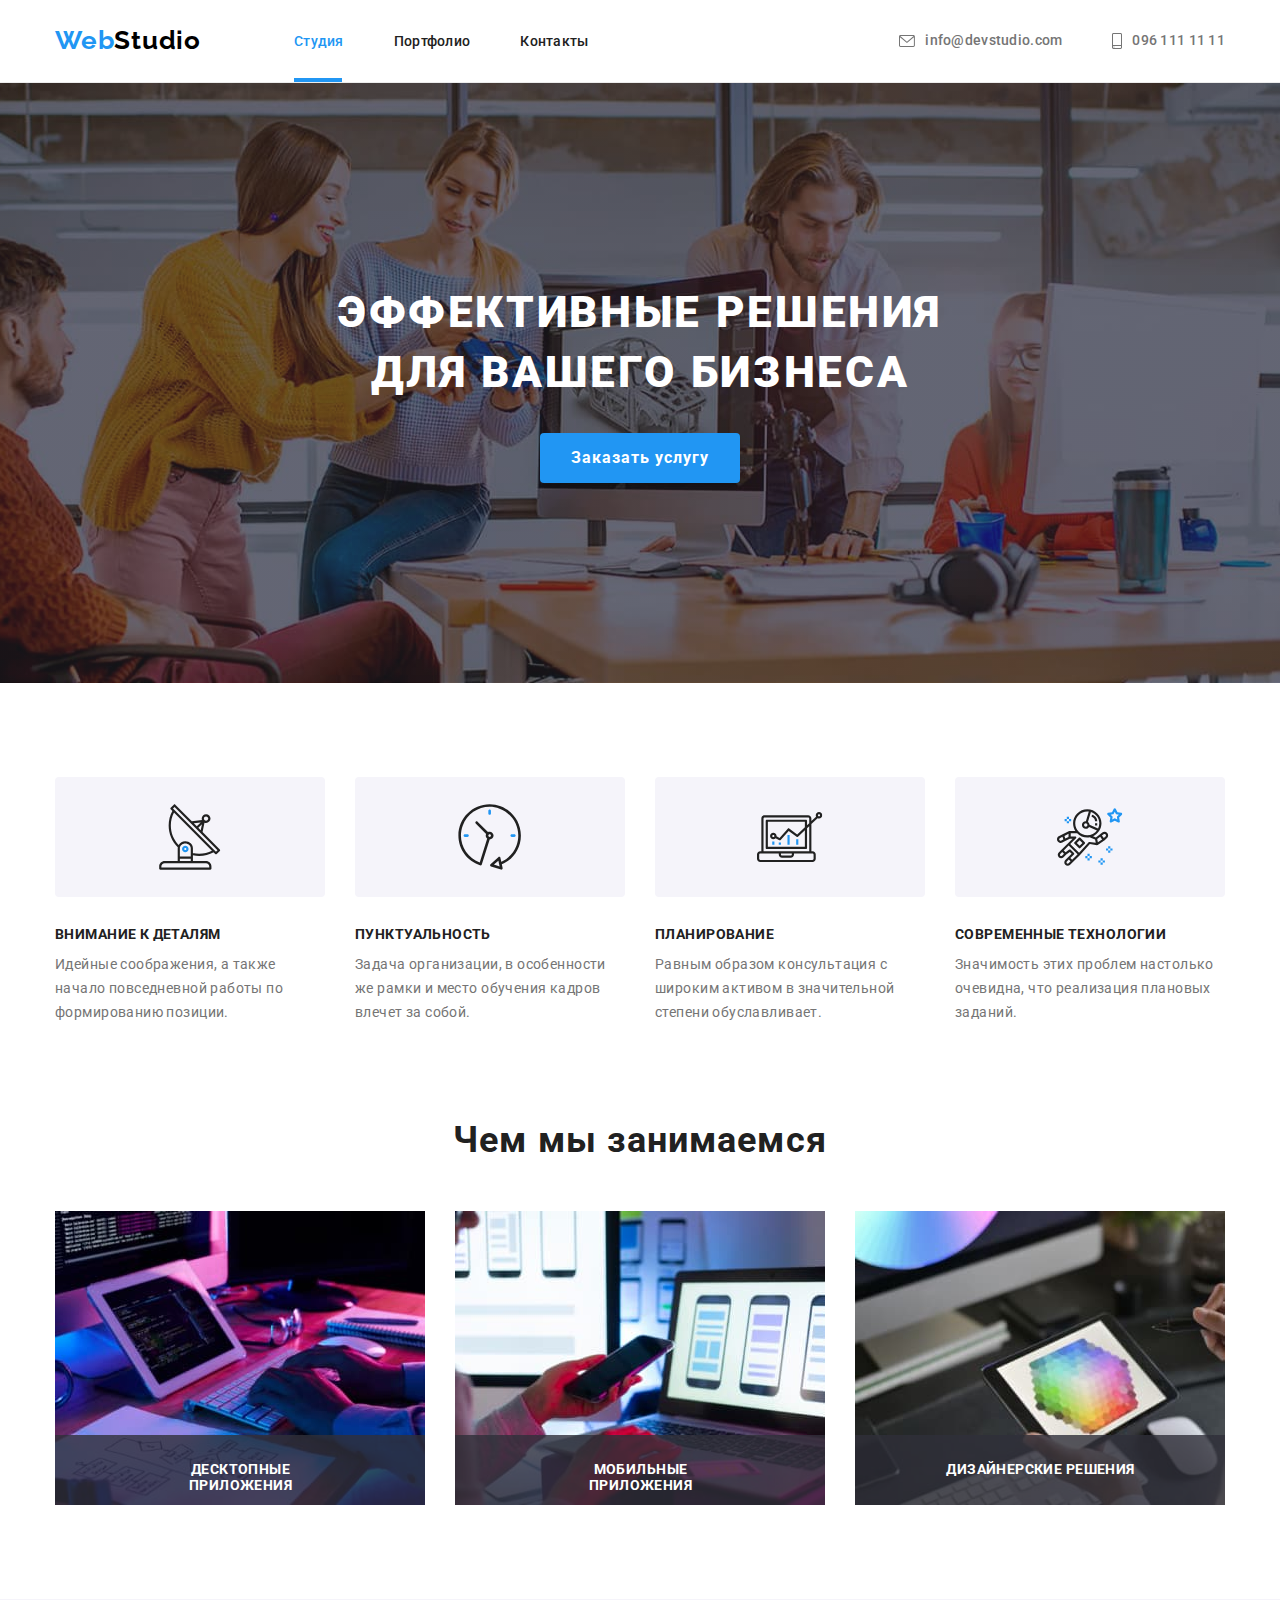
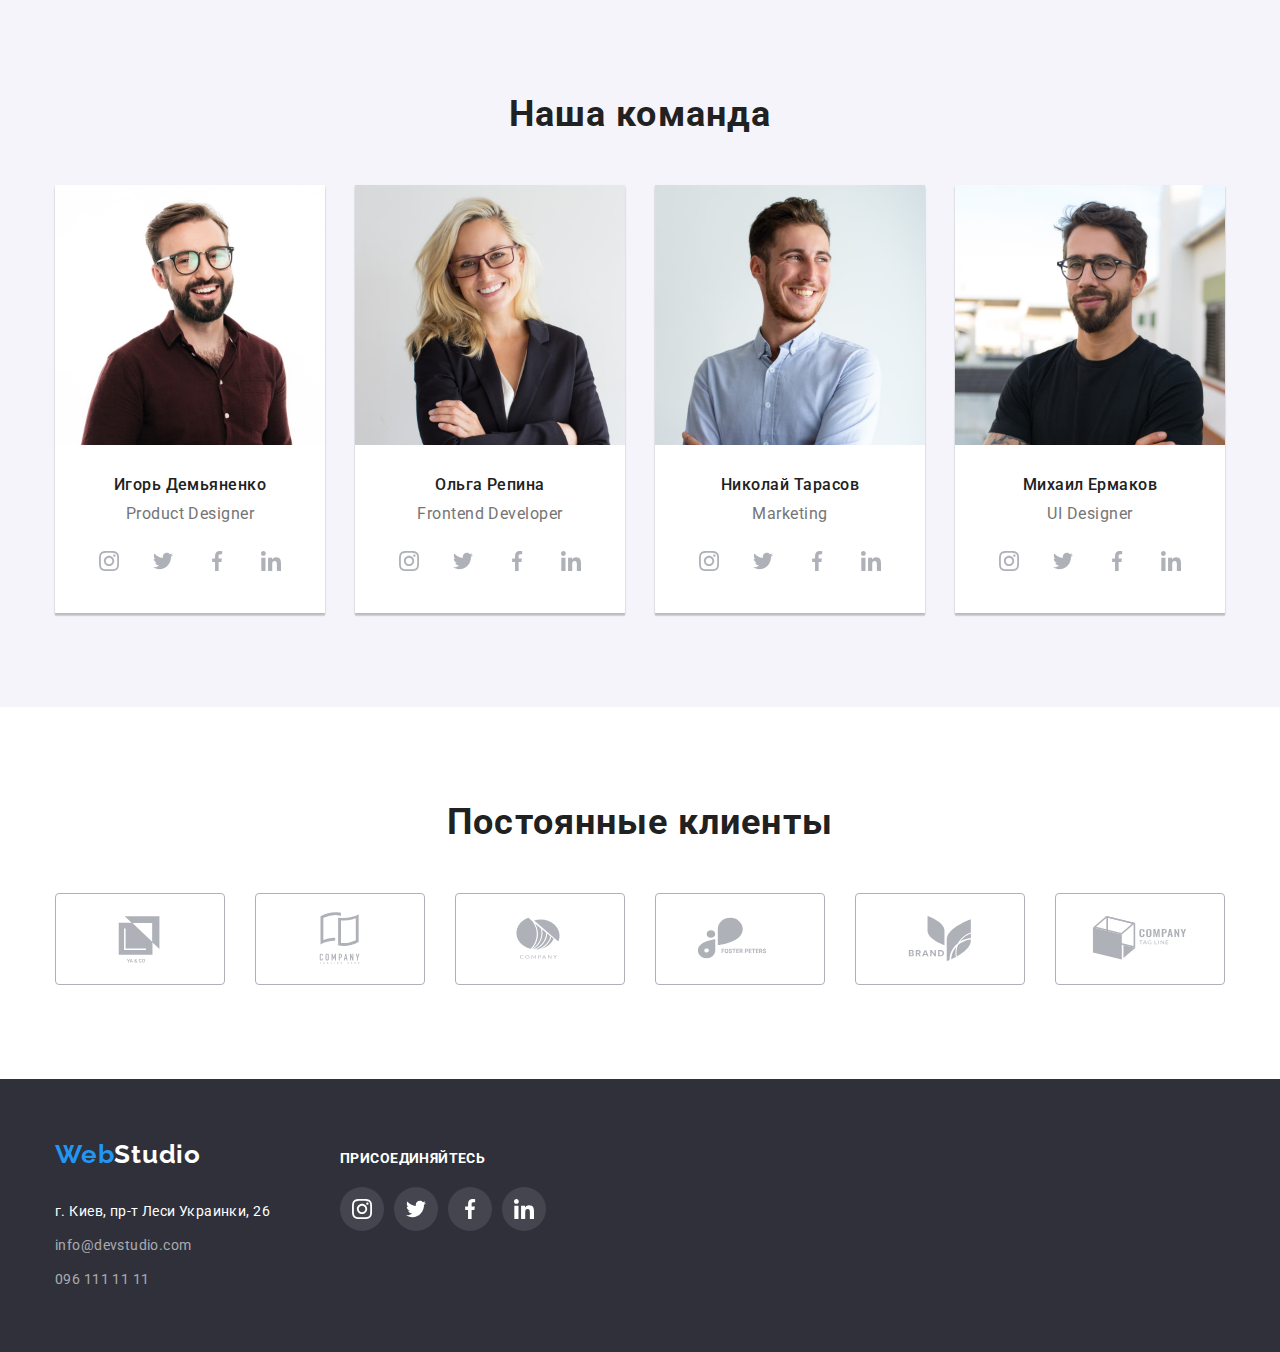
==== index.html @ b8140e39 "finish animation of decorative effects" ====
<!DOCTYPE html>
<html lang="ru">
<head>
    <meta charset="UTF-8">
    <meta http-equiv="X-UA-Compatible" content="IE=edge">
    <meta name="viewport" content="width=device-width, initial-scale=1.0">
    <title>WebStudio</title>
    <link rel="preconnect" href="https://fonts.googleapis.com">
    <link rel="preconnect" href="https://fonts.gstatic.com" crossorigin>
    <link href="https://fonts.googleapis.com/css2?family=Raleway:wght@700&family=Roboto:wght@400;500;700;900&display=swap"
        rel="stylesheet">
    <link rel="stylesheet" href="https://cdnjs.cloudflare.com/ajax/libs/modern-normalize/1.1.0/modern-normalize.css"
        integrity="sha512-Y0MM+V6ymRKN2zStTqzQ227DWhhp4Mzdo6gnlRnuaNCbc+YN/ZH0sBCLTM4M0oSy9c9VKiCvd4Jk44aCLrNS5Q=="
        crossorigin="anonymous" referrerpolicy="no-referrer" />    
    <link rel="stylesheet" href="./css/styles.css">
</head>
<body>
    <header class="header">
        <div class="container container-header">
            <nav class="navigation">
                <a class="link logo" href="#">Web<span class="header-logo">Studio</span></a>
                <ul class="list nav-list">
                    <li class="nav-item"><a class="link nav-link nav-current studio-width" href="#">Студия</a></li>
                    <li class="nav-item"><a class="link nav-link" href="./portfolio.html">Портфолио</a></li>
                    <li class="nav-item"><a class="link nav-link" href="#">Контакты</a></li>
                </ul>                    
            </nav>
            <ul class="list header-contacts">
                <li class="header-contacts-item">
                    <a class="link header-contacts-link" href="mailto:info@devstudio.com">
                        <svg class="contacts-icon" width="16" height="12">
                            <use href="./images/icons/icons.svg#icon-envelope"></use>
                        </svg>
                        info@devstudio.com
                    </a>
                </li>
                <li class="header-contacts-item">
                    <a class="link header-contacts-link" href="tel:0961111111">
                        <svg class="contacts-icon" width="10" height="16">
                            <use href="./images/icons/icons.svg#icon-smartphone"></use>
                        </svg>
                        096 111 11 11
                    </a>
                </li>
            </ul>
        </div>
    </header>
    <main class="main">
        <section class="hero">
            <div class="container">
                <h1 class="hero-title">Эффективные решения для вашего бизнеса</h1>
                <button class="hero-button" type="button" data-modal-open>Заказать услугу</button>
            </div>
        </section>
        <section class="advantages section">
            <div class="container">
                <h2 class="visually-hidden">Наши преимущества</h2>
                <ul class="list advantages-list">
                    <li class="advantages-item">
                        <div class="advantages-icon-wrap">
                            <svg class="advantages-icon" width="65.32" height="70">
                                <use href="./images/icons/icons.svg#icon-antenna"></use>
                            </svg>
                        </div>
                        <h3 class="advantages-item-title">Внимание к деталям</h3>
                        <p class="advantages-item-text">Идейные соображения, а также начало повседневной работы по формированию позиции.
                        </p>
                    </li>
                    <li class="advantages-item">
                        <div class="advantages-icon-wrap">
                            <svg class="advantages-icon" width="65.32" height="70">
                                <use href="./images/icons/icons.svg#icon-clock"></use>
                            </svg>
                        </div>
                        <h3 class="advantages-item-title">Пунктуальность</h3>
                        <p class="advantages-item-text">Задача организации, в особенности же рамки и место обучения кадров влечет за
                            собой.</p>
                    </li>
                    <li class="advantages-item">
                        <div class="advantages-icon-wrap">
                            <svg class="advantages-icon" width="65.32" height="70">
                                <use href="./images/icons/icons.svg#icon-diagram"></use>
                            </svg>
                        </div>
                        <h3 class="advantages-item-title">Планирование</h3>
                        <p class="advantages-item-text">Равным образом консультация с широким активом в значительной степени
                            обуславливает.</p>
                    </li>
                    <li class="advantages-item">
                        <div class="advantages-icon-wrap">
                            <svg class="advantages-icon" width="65.32" height="70">
                                <use href="./images/icons/icons.svg#icon-astronaut"></use>
                            </svg>
                        </div>
                        <h3 class="advantages-item-title">Современные технологии</h3>
                        <p class="advantages-item-text">Значимость этих проблем настолько очевидна, что реализация плановых заданий.</p>
                    </li>
                </ul>
            </div>
        </section>
        <section class="doing section">
            <div class="container">
                <h2 class="doing-title">Чем мы занимаемся</h2>
                <ul class="doing-list list">
                    <li class="doing-item">
                        <a class="link doing-link" href="#">
                            <img class="doing-image" src="./images/wedoing/first.jpg"
                                alt="Десктопные приложения" width="370" height="294">
                            <h3 class="doing-item-title doing-item-title-first">Десктопные приложения</h3>
                        </a>
                    </li>
                    <li class="doing-item">
                        <a class="link doing-link" href="#">
                            <img class="doing-image"
                                src="./images/wedoing/second.jpg" alt="Мобильные приложения" width="370" height="294">
                            <h3 class="doing-item-title doing-item-title-second">Мобильные приложения</h3>
                        </a>
                    </li>
                    <li class="doing-item">
                        <a class="link doing-link" href="#">
                            <img class="doing-image" src="./images/wedoing/third.jpg"
                                alt="Дизайнерские решения" width="370" height="294">
                            <h3 class="doing-item-title doing-item-title-third">Дизайнерские решения</h3>
                        </a>
                    </li>
                </ul>
            </div>            
        </section>
        <section class="team section">
            <div class="container">
                <h2 class="team-title">Наша команда</h2>
                <ul class="list team-list">
                    <li class="team-item">
                        <img class="team-image" src="./images/team/image-1.jpg" alt="Игорь Демьяненко" width="270" height="260">
                        <div class="team-title-text-wrap">
                            <h3 class="team-item-title">Игорь Демьяненко</h3>
                            <p class="team-item-text">Product Designer</p>
                            <ul class="team-soc-list list">
                                <li class="team-soc-item">
                                    <a href="" class="team-soc-link icon-soc-link link">
                                        <svg class="team-soc-icon" width="20" height="20">
                                            <use href="./images/icons/icons.svg#icon-instagram"></use>
                                        </svg>
                                    </a>
                                </li>
                                <li class="team-soc-item">
                                    <a href="" class="link team-soc-link icon-soc-link link">
                                        <svg class="team-soc-icon" width="20" height="20">
                                            <use href="./images/icons/icons.svg#icon-twitter"></use>
                                        </svg>
                                    </a>
                                </li>
                                <li class="team-soc-item">
                                    <a href="" class="team-soc-link icon-soc-link link">
                                        <svg class="team-soc-icon" width="20" height="20">
                                            <use href="./images/icons/icons.svg#icon-facebook"></use>
                                        </svg>
                                    </a>
                                </li>
                                <li class="team-soc-item">
                                    <a href="" class="team-soc-link icon-soc-link link">
                                        <svg class="team-soc-icon" width="20" height="20">
                                            <use href="./images/icons/icons.svg#icon-linkedin"></use>
                                        </svg>
                                    </a>
                                </li>
                            </ul>
                        </div>                        
                    </li>
                    <li class="team-item">
                        <img class="team-image" src="./images/team/image-2.jpg" alt="Ольга Репина" width="270" height="260">
                        <div class="team-title-text-wrap">
                            <h3 class="team-item-title">Ольга Репина</h3>
                            <p class="team-item-text">Frontend Developer</p>
                            <ul class="team-soc-list list">
                                <li class="team-soc-item">
                                    <a href="" class="team-soc-link icon-soc-link link">
                                        <svg class="team-soc-icon" width="20" height="20">
                                            <use href="./images/icons/icons.svg#icon-instagram"></use>
                                        </svg>
                                    </a>
                                </li>
                                <li class="team-soc-item">
                                    <a href="" class="link team-soc-link icon-soc-link link">
                                        <svg class="team-soc-icon" width="20" height="20">
                                            <use href="./images/icons/icons.svg#icon-twitter"></use>
                                        </svg>
                                    </a>
                                </li>
                                <li class="team-soc-item">
                                    <a href="" class="team-soc-link icon-soc-link link">
                                        <svg class="team-soc-icon" width="20" height="20">
                                            <use href="./images/icons/icons.svg#icon-facebook"></use>
                                        </svg>
                                    </a>
                                </li>
                                <li class="team-soc-item">
                                    <a href="" class="team-soc-link icon-soc-link link">
                                        <svg class="team-soc-icon" width="20" height="20">
                                            <use href="./images/icons/icons.svg#icon-linkedin"></use>
                                        </svg>
                                    </a>
                                </li>
                            </ul>
                        </div>                        
                    </li>
                    <li class="team-item">
                        <img class="team-image" src="./images/team/image-3.jpg" alt="Николай Тарасов" width="270" height="260">
                        <div class="team-title-text-wrap">
                            <h3 class="team-item-title">Николай Тарасов</h3>
                            <p class="team-item-text">Marketing</p>
                            <ul class="team-soc-list list">
                                <li class="team-soc-item">
                                    <a href="" class="team-soc-link icon-soc-link link">
                                        <svg class="team-soc-icon" width="20" height="20">
                                            <use href="./images/icons/icons.svg#icon-instagram"></use>
                                        </svg>
                                    </a>
                                </li>
                                <li class="team-soc-item">
                                    <a href="" class="link team-soc-link icon-soc-link link">
                                        <svg class="team-soc-icon" width="20" height="20">
                                            <use href="./images/icons/icons.svg#icon-twitter"></use>
                                        </svg>
                                    </a>
                                </li>
                                <li class="team-soc-item">
                                    <a href="" class="team-soc-link icon-soc-link link">
                                        <svg class="team-soc-icon" width="20" height="20">
                                            <use href="./images/icons/icons.svg#icon-facebook"></use>
                                        </svg>
                                    </a>
                                </li>
                                <li class="team-soc-item">
                                    <a href="" class="team-soc-link icon-soc-link link">
                                        <svg class="team-soc-icon" width="20" height="20">
                                            <use href="./images/icons/icons.svg#icon-linkedin"></use>
                                        </svg>
                                    </a>
                                </li>
                            </ul>
                        </div>                        
                    </li>
                    <li class="team-item">
                        <img class="team-image" src="./images/team/image-4.jpg" alt="Михаил Ермаков" width="270" height="260">
                        <div class="team-title-text-wrap">
                            <h3 class="team-item-title">Михаил Ермаков</h3>
                            <p class="team-item-text">UI Designer</p>
                            <ul class="team-soc-list list">
                                <li class="team-soc-item">
                                    <a href="" class="team-soc-link icon-soc-link link">
                                        <svg class="team-soc-icon" width="20" height="20">
                                            <use href="./images/icons/icons.svg#icon-instagram"></use>
                                        </svg>
                                    </a>
                                </li>
                                <li class="team-soc-item">
                                    <a href="" class="link team-soc-link icon-soc-link link">
                                        <svg class="team-soc-icon" width="20" height="20">
                                            <use href="./images/icons/icons.svg#icon-twitter"></use>
                                        </svg>
                                    </a>
                                </li>
                                <li class="team-soc-item">
                                    <a href="" class="team-soc-link icon-soc-link link">
                                        <svg class="team-soc-icon" width="20" height="20">
                                            <use href="./images/icons/icons.svg#icon-facebook"></use>
                                        </svg>
                                    </a>
                                </li>
                                <li class="team-soc-item">
                                    <a href="" class="team-soc-link icon-soc-link link">
                                        <svg class="team-soc-icon" width="20" height="20">
                                            <use href="./images/icons/icons.svg#icon-linkedin"></use>
                                        </svg>
                                    </a>
                                </li>
                            </ul>
                        </div>                        
                    </li>
                </ul>
            </div>            
        </section>
        <section class="clients section">
            <div class="container">
                <h2 class="clients-title">Постоянные клиенты</h2>
                <ul class="clients-list list">
                    <li class="clients-list-item">
                        <a href="" class="clients-link link">
                            <svg class="client-icon" width="106" height="60">
                                <use href="./images/icons/icons.svg#icon-client-logo-1"></use>
                            </svg>
                        </a>
                    </li>
                    <li class="clients-list-item">
                        <a href="" class="clients-link link">
                            <svg class="client-icon" width="106" height="60">
                                <use href="./images/icons/icons.svg#icon-client-logo-2"></use>
                            </svg>
                        </a>
                    </li>
                    <li class="clients-list-item">
                        <a href="" class="clients-link link">
                            <svg class="client-icon" width="106" height="60">
                                <use href="./images/icons/icons.svg#icon-client-logo-3"></use>
                            </svg>
                        </a>
                    </li>
                    <li class="clients-list-item">
                        <a href="" class="clients-link link">
                            <svg class="client-icon" width="106" height="60">
                                <use href="./images/icons/icons.svg#icon-client-logo-4"></use>
                            </svg>
                        </a>
                    </li>
                    <li class="clients-list-item">
                        <a href="" class="clients-link link">
                            <svg class="client-icon" width="106" height="60">
                                <use href="./images/icons/icons.svg#icon-client-logo-5"></use>
                            </svg>
                        </a>
                    </li>
                    <li class="clients-list-item">
                        <a href="" class="clients-link link">
                            <svg class="client-icon" width="106" height="60">
                                <use href="./images/icons/icons.svg#icon-client-logo-6"></use>
                            </svg>
                        </a>
                    </li>
                </ul>
            </div>
        </section>
    </main>
    <footer class="footer">
        <div class="container">
            <div class="container-footer-wrap">
                <div class="container-footer-adress">
                    <a class="link logo" href="#">Web<span class="footer-logo">Studio</span></a>
                    <address class="footer-address">
                        <ul class="list footer-list">
                            <li class="footer-item"><a class="link footer-link footer-link-address-color"
                                    href="https://goo.gl/maps/kx9JJZzX5HRAfABEA" target="_blank" rel="noopener, noindex, nofollow">г.
                                    Киев,
                                    пр-т Леси Украинки, 26</a></li>
                            <li class="footer-item"><a class="link footer-link footer-link-contact-color"
                                    href="mailto:info@devstudio.com">info@devstudio.com</a></li>
                            <li class="footer-item"><a class="link footer-link footer-link-contact-color" href="tel:0961111111">096 111
                                    11
                                    11</a></li>
                        </ul>
                    </address>
                </div>
                <div class="container-footer-soc">
                    <p class="container-footer-soc-text">присоединяйтесь</p>
                    <ul class="container-footer-soc-list list">
                        <li class="company-soc-item">
                            <a href="" class="company-soc-link icon-soc-link link">
                                <svg class="company-soc-icon" width="20" height="20">
                                    <use href="./images/icons/icons.svg#icon-instagram"></use>
                                </svg>
                            </a>
                        </li>
                        <li class="company-soc-item">
                            <a href="" class="company-soc-link icon-soc-link link">
                                <svg class="company-soc-icon" width="20" height="20">
                                    <use href="./images/icons/icons.svg#icon-twitter"></use>
                                </svg>
                            </a>
                        </li>
                        <li class="company-soc-item">
                            <a href="" class="company-soc-link icon-soc-link link">
                                <svg class="company-soc-icon" width="20" height="20">
                                    <use href="./images/icons/icons.svg#icon-facebook"></use>
                                </svg>
                            </a>
                        </li>
                        <li class="company-soc-item">
                            <a href="" class="company-soc-link icon-soc-link link">
                                <svg class="company-soc-icon" width="20" height="20">
                                    <use href="./images/icons/icons.svg#icon-linkedin"></use>
                                </svg>
                            </a>
                        </li>
                    </ul>
                </div>
            </div>            
        </div>      
    </footer>

    <div class="backdrop is-hidden" data-modal>
        <div class="modal">
            <button class="btn-modal" type="button" data-modal-close>
                <svg class="company-soc-icon" width="11" height="11">
                    <use href="./images/icons/icons.svg#icon-close-black-18dp-2-1-1"></use>
                </svg>
            </button>
        </div>
    </div>

    <script src="./js/modal.js"></script>
</body>
</html>
---- css/styles.css ----
:root {
--primary-font: "Roboto";
--secondary-font: "Raleway";
--primary-color: #FFFFFF;
--header-logo-color: #000000;
--hero-footer-bgcolor: #2F303A;
--secondary-bgcolor: #F5F4FA;
--primary-text-color: #212121;
--secondary-text-color: #757575;
--accent-color: #2196F3;
--color-link: #AFB1B8;
--primary-rgba-color: rgba(0, 0, 0, 0.1);
} 
/* ------------------------------------------------------------------------------------------------ */
/*----------------------------------------- COMMON--------------------------------------------------*/
/* ------------------------------------------------------------------------------------------------ */
h1,
h2,
h3,
p {
    margin: 0;
}

ul,
ol {
    padding-left: 0;
    margin: 0;
}

body {
    font-family: var(--primary-font), Tahoma, sans-serif;
    background-color: var(--primary-color);
}

.link {
    text-decoration: none;
    font-style: normal;
}

.list {
    list-style: none;
}

.logo {
    font-family: var(--secondary-font);
    font-weight: 700;
    font-size: 26px;
    line-height: 1.19;
    letter-spacing: 0.03em;
    color: var(--accent-color);
}

.container {
    width: 1200px;
    padding-left: 15px;
    padding-right: 15px;
    margin: 0 auto;
}

.section {
    padding-top: 94px;
    padding-bottom: 94px;
}

.icon-soc-link {
    width: 44px;
    height: 44px;    
    border-radius: 50%;
    display: flex;
    justify-content: center;
    align-items: center;
}
/*----------------------------------------------HEADER----------------------------------------  */
.header {
    border-bottom: 1px solid #ECECEC;
}

.navigation {
    display: flex;
}

.header .logo {
    padding-top: 25px;
    padding-bottom: 25px;
    margin-right: 93px;
}

.header-logo {
    color: var(--header-logo-color);
}

.nav-list,
.header-contacts {
    display: flex;
    align-items: center;
    padding-top: 32px;
    padding-bottom: 32px;
}

.nav-item:not(:last-child),
.header-contacts-item:not(:last-child) {
    margin-right: 50px;
}

.nav-link {
    font-weight: 500;
    font-size: 14px;
    line-height: 1.14;
    letter-spacing: 0.02em;
    color: var(--primary-text-color);
    transition:
            color 250ms cubic-bezier(0.4, 0, 0.2, 1);
} 

.nav-link:hover,
.nav-link:focus {
    color: var(--accent-color);
    outline: none;
}

.nav-current {
    color: var(--accent-color);
}

.nav-current::after {
    content: "";
    height: 4px;
    background-color: var(--accent-color);
    display: block;
    position: absolute;
    margin-top: 28px;
}

.studio-width.nav-current::after {
    width: 48px;
}

.portfolio-width.nav-current::after {
    width: 76px;
}

.header-contacts-link {
    font-weight: 500;
    font-size: 14px;
    line-height: 1.14;
    letter-spacing: 0.02em;
    color: var(--secondary-text-color);
    display: flex;
    justify-content: center;
    align-items: center;
    fill: #757575;
    transition:
            color 250ms cubic-bezier(0.4, 0, 0.2, 1),
            fill 250ms cubic-bezier(0.4, 0, 0.2, 1);
}

.header-contacts-link:hover,
.header-contacts-link:focus {
    color: var(--accent-color);
    fill: var(--accent-color);
    outline: none;
}
.contacts-icon {
    margin-right: 10px;
}

.container-header {
    display: flex;
    justify-content: space-between;
    align-items: center;
}
/*----------------------------------------------FOOTER------------------------------------------  */

.footer {
    background-color: var(--hero-footer-bgcolor);
    padding-top: 60px;
    padding-bottom: 60px;
}

.footer .logo {
    display: block;
    margin-bottom: 30px;
}

.footer-logo {
    color: var(--primary-color);
}

.footer-item:not(:last-child) {
    margin-bottom: 10px;
}

.footer-link {
    font-size: 14px;
    line-height: 1.71;
    letter-spacing: 0.03em;
}

.footer-link-address-color {
    color: var(--primary-color);
}

.footer-link-contact-color {
    color: rgba(255, 255, 255, 0.6);
}

.container-footer-wrap {
    display: flex;
    align-items: baseline;
}

.container-footer-soc {
    margin-left: 70px;
}

.container-footer-soc-text {
    font-family: var(--primary-font);
    font-weight: 700;
    font-size: 14px;
    line-height: 1.14;
    letter-spacing: 0.03em;
    text-transform: uppercase;
    color: var(--primary-color);
    margin-bottom: 20px;
}

.container-footer-soc-list {
    display: flex;
}

.company-soc-item:not(:first-child) {
    margin-left: 10px;
}

.company-soc-link {
    background-color: rgba(255, 255, 255, 0.1);
    fill: var(--primary-color);
    transition:
            background-color 250ms cubic-bezier(0.4, 0, 0.2, 1);
}

.company-soc-link:hover,
.company-soc-link:focus {
    background-color: var(--accent-color);
    outline: none;
}
/* ------------------------------------------------------------------------------------------------ */
/*----------------------------------------- STUDIO--------------------------------------------------*/
/* ------------------------------------------------------------------------------------------------ */


/*----------------------------------------------HERO------------------------------------------  */

.hero {
    background-color: var(--hero-footer-bgcolor);
    text-align: center;
    padding-top: 200px;
    padding-bottom: 200px;
    background-image: 
        linear-gradient(rgba(47, 48, 58, 0.4), rgba(47, 48, 58, 0.4)), 
        url(../images/bground/hero-bg.jpg);
    background-repeat: no-repeat;
    background-size: cover;
    background-position: center;
    max-width: 1600px;
    margin: 0 auto;
}

.hero-title {
    display: block;
    font-weight: 900;
    font-size: 44px;
    line-height: 1.36;
    text-align: center;
    letter-spacing: 0.06em;
    text-transform: uppercase;
    color: var(--primary-color);
    margin: 0 auto;
    margin-bottom: 30px;
    max-width: 696px;
}

.hero-button {
    display: block;
    min-width: 200px;
    height: 50px;
    flex-shrink: 0;
    background-color: var(--accent-color);
    border: var(--accent-color);
    font-family: var(--primary-font);
    font-style: normal;
    font-weight: 700;
    font-size: 16px;
    line-height: 1.88;
    letter-spacing: 0.06em;
    text-align: center;
    color: var(--primary-color);
    cursor: pointer;
    box-shadow: 0px 4px 4px rgba(0, 0, 0, 0.15);
    border-radius: 4px;
    padding-right: 10px 32px;
    margin: 0 auto;
}

/*----------------------------------------------ADVANTAGES------------------------------------  */
.advantages-list {
    display: flex;
}

.visually-hidden {
    position: absolute;
    white-space: nowrap;
    width: 1px;
    height: 1px;
    overflow: hidden;
    border: 0;
    padding: 0;
    clip: rect(0 0 0 0);
    clip-path: inset(50%);
    margin: -1px;
}

.advantages-item:not(:last-child) {
    margin-right: 30px;
}

.advantages-icon-wrap {
    width: 270px;
    height: 120px;
    background-color: var(--secondary-bgcolor);
    border-radius: 4px;
    display: flex;
    justify-content: center;
    align-items: center;
    margin-bottom: 30px;
}

.advantages-item-title {
    font-size: 14px;
    line-height: 1.14;
    letter-spacing: 0.03em;
    text-transform: uppercase;
    color: var(--primary-text-color);
    margin-bottom: 10px;
}

.advantages-item-text {
    font-size: 14px;
    line-height: 1.71;    
    letter-spacing: 0.03em;
    color: var(--secondary-text-color);
}

/*----------------------------------------------DOING-----------------------------------------  */
.doing {
    padding-top: 0;
}

.doing-title {
    color: var(--primary-text-color);
    font-size: 36px;
    line-height: 1.17;
    text-align: center;
    letter-spacing: 0.03em;
    margin-bottom: 50px;
}
.doing-list {
    display: flex;
    margin-left: -30px;    
}


.doing-item {
    width: calc(100% / 3 - 30px);
    margin-left: 30px;
}

img {
    display: block;
    width: 100%;
    height: auto;
}

.doing-item-title {
    font-family: var(--primary-font);
    font-size: 14px;
    line-height: 1.14;
    text-align: center;
    letter-spacing: 0.03em;
    text-transform: uppercase;
    color: var(--primary-color);
    position: absolute;
    width: 370px;
    height: 70px;
    top: 1435px;
    background-color:  rgba(47, 48, 58, 0.8);
}

.doing-item-title-first {
    padding: 27px 82px 27px 83px;
}

.doing-item-title-second {
    padding: 27px 85px 27px 86px;
}

.doing-item-title-third {
    padding: 27px 90px 27px 91px;
}

/*----------------------------------------------TEAM------------------------------------------  */
.team {
    background-color: var(--secondary-bgcolor);
}

.team-title {
    color: var(--primary-text-color);
    font-size: 36px;
    line-height: 1.17;
    text-align: center;
    letter-spacing: 0.03em;
    margin-bottom: 50px;
}

.team-list {
    display: flex;
    margin-left: -30px;
}

.team-item {
    width: calc(100% / 4 - 30px);
    margin-left: 30px;
    background-color: var(--primary-color);
    box-shadow: 0px 3px 1px var(--primary-rgba-color), 0px 1px 2px rgba(0, 0, 0, 0.08), 0px 2px 2px rgba(0, 0, 0, 0.12);
}

.team-title-text-wrap {
    padding-top: 30px;
    padding-bottom: 30px;
}

.team-item-title {
    font-weight: 500;
    font-size: 16px;
    line-height: 1.19;
    text-align: center;
    letter-spacing: 0.03em;
    color: var(--primary-text-color);
    margin-bottom: 10px;
}

.team-item-text {
    font-size: 16px;
    line-height: 1.19;
    text-align: center;
    letter-spacing: 0.03em;
    color: var(--secondary-text-color);
    margin-bottom: 16px;
}

.team-soc-list {
    display: flex;
    justify-content: center;
}

.team-soc-item:not(:first-child) {
    margin-left: 10px;
}

.team-soc-link {
    background-color: var(--primary-color);
    fill: var(--color-link);
    transition: 
        background-color 250ms cubic-bezier(0.4, 0, 0.2, 1),
        fill 250ms cubic-bezier(0.4, 0, 0.2, 1);
}

.team-soc-link:hover,
.team-soc-link:focus {
    background-color: var(--accent-color);
    fill: var(--primary-color);
    outline: none;
}


/*----------------------------------------------CLIENTS-------------------------------------------  */

.clients-title {
    font-family: var(--primary-font);
    font-size: 36px;
    line-height: 1.17;
    text-align: center;
    letter-spacing: 0.03em;
    color: var(--primary-text-color);
    margin-bottom: 50px;
}

.clients-list {
    display: flex;
    margin-left: -30px;
}

.clients-list-item {
    width: calc(100% / 6 - 30px);
    margin-left: 30px;
}

.clients-link {
    width: 170px;
    height: 92px;
    border: 1px solid var(--color-link);
    border-radius: 4px;
    display: flex;
    justify-content: center;
    align-items: center;
    fill: var(--color-link);
    transition:
            border-color 250ms cubic-bezier(0.4, 0, 0.2, 1),
            fill 250ms cubic-bezier(0.4, 0, 0.2, 1);
}

.clients-link:hover,
.clients-link:focus {
    border-color: var(--accent-color);
    fill: var(--accent-color);
    outline: none;
}
/* ------------------------------------------------------------------------------------------------ */
/*----------------------------------------- PORTFOLIO-----------------------------------------------*/
/* ------------------------------------------------------------------------------------------------ */

.gallery-filter {
    display: flex;
    justify-content: center;
    margin-bottom: 50px;
}

.gallery-filter-item:not(:last-child) {
    margin-right: 8px;
}

.gallery-filter-btn {
    font-family: inherit;
    font-weight: 500;
    font-size: 16px;
    line-height: 1.63;
    text-align: center;
    letter-spacing: 0.03em;
    background-color: var(--secondary-bgcolor);
    border: var(--secondary-bgcolor);
    color: var(--primary-text-color);
    border-radius: 4px;
    cursor: pointer;
    padding: 6px 22px;
    transition:
            color 250ms cubic-bezier(0.4, 0, 0.2, 1),
            background-color 250ms cubic-bezier(0.4, 0, 0.2, 1),
            border 250ms cubic-bezier(0.4, 0, 0.2, 1),
            box-shadow 250ms cubic-bezier(0.4, 0, 0.2, 1);
}

.gallery-filter-btn:hover,
.gallery-filter-btn:focus {
    color: var(--primary-color);
    background-color: var(--accent-color);
    border: var(--accent-color);
    box-shadow: 0px 3px 1px var(--primary-rgba-color),
                0px 1px 2px rgba(0, 0, 0, 0.08),
                0px 2px 2px rgba(0, 0, 0, 0.12);
    outline: none;
}

.gallery-list {
    display: flex;
    flex-wrap: wrap;
    margin-left: -30px;
}

.gallery-item {
    width: calc(100% / 3 - 30px);
    margin-left: 30px;    
}

.gallery-item:not(:nth-last-child(-n + 3)) {
    margin-bottom: 30px;
}

.gallery-item:hover .gallery-description-text{
    transform: translateY(0%);
}

.gallery-link {
    display: block;
    transition:
            box-shadow 250ms cubic-bezier(0.4, 0, 0.2, 1);
}

.gallery-link:hover,
.gallery-link:focus {
    box-shadow: 0px 1px 1px rgba(0, 0, 0, 0.12), 0px 4px 4px rgba(0, 0, 0, 0.06), 1px 4px 6px rgba(0, 0, 0, 0.16);
    outline: none;
}

.gallery-image-discription-wrap {
    position: relative;
    overflow: hidden;
}

.gallery-description-text {
    position: absolute;
    height: 100%;
    width: 100%;
    top: 0;
    font-family: var(--primary-font);
    font-size: 18px;
    line-height: 1.56;
    letter-spacing: 0.03em;
    color: var(--primary-color);
    padding: 63px 24px;
    background-color: rgba(33, 150, 243, 0.9);
    transform: translateY(100%);
    transition: transform 250ms cubic-bezier(0.4, 0, 0.2, 1);
}

.gallery-title-text {
    padding: 20px 24px;
    border-left: 1px solid #EEEEEE;
    border-right: 1px solid #EEEEEE;
    border-bottom: 1px solid #EEEEEE;
}

.gallery-item-title {
    font-size: 18px;
    line-height: 2;
    letter-spacing: 0.06em;
    color: var(--primary-text-color);
    margin-bottom: 5px;
}

.gallery-text {
    font-size: 16px;
    line-height: 1.88;
    letter-spacing: 0.03em;
    color: var(--secondary-text-color);
}

.backdrop {
    position: fixed;
    top: 0;
    width: 100vw;
    height: 100vh;
    background-color: rgba(0, 0, 0, 0.2);
    display: flex;
    justify-content: center;
    align-items: center;
    transition: opacity 300ms, visibility 300ms;
}

.backdrop.is-hidden .modal {
    transform: translate(20px, 100%);
}

.modal {
    width: 528px;
    min-height: 581px;
    background-color: var(--primary-color);
    box-shadow: 0px 1px 3px rgba(0, 0, 0, 0.12), 0px 1px 1px rgba(0, 0, 0, 0.14), 0px 2px 1px rgba(0, 0, 0, 0.2);
    border-radius: 4px;
    position: relative;
    transition: transform 300ms;
    transform: translate(20px, 0%);
}

.btn-modal {
    position: absolute;
    top: 8px;
    right: 8px; 
    width: 30px;
    height: 30px;
    border-radius: 50%;
    background-color: var(--primary-color);
    border: 1px solid var(--primary-rgba-color);
    display: flex;
    justify-content: center;
    align-items: center;
    fill: var(--header-logo-color);
}

.is-hidden {
    opacity: 0;
    pointer-events: none;
    visibility: hidden;
}
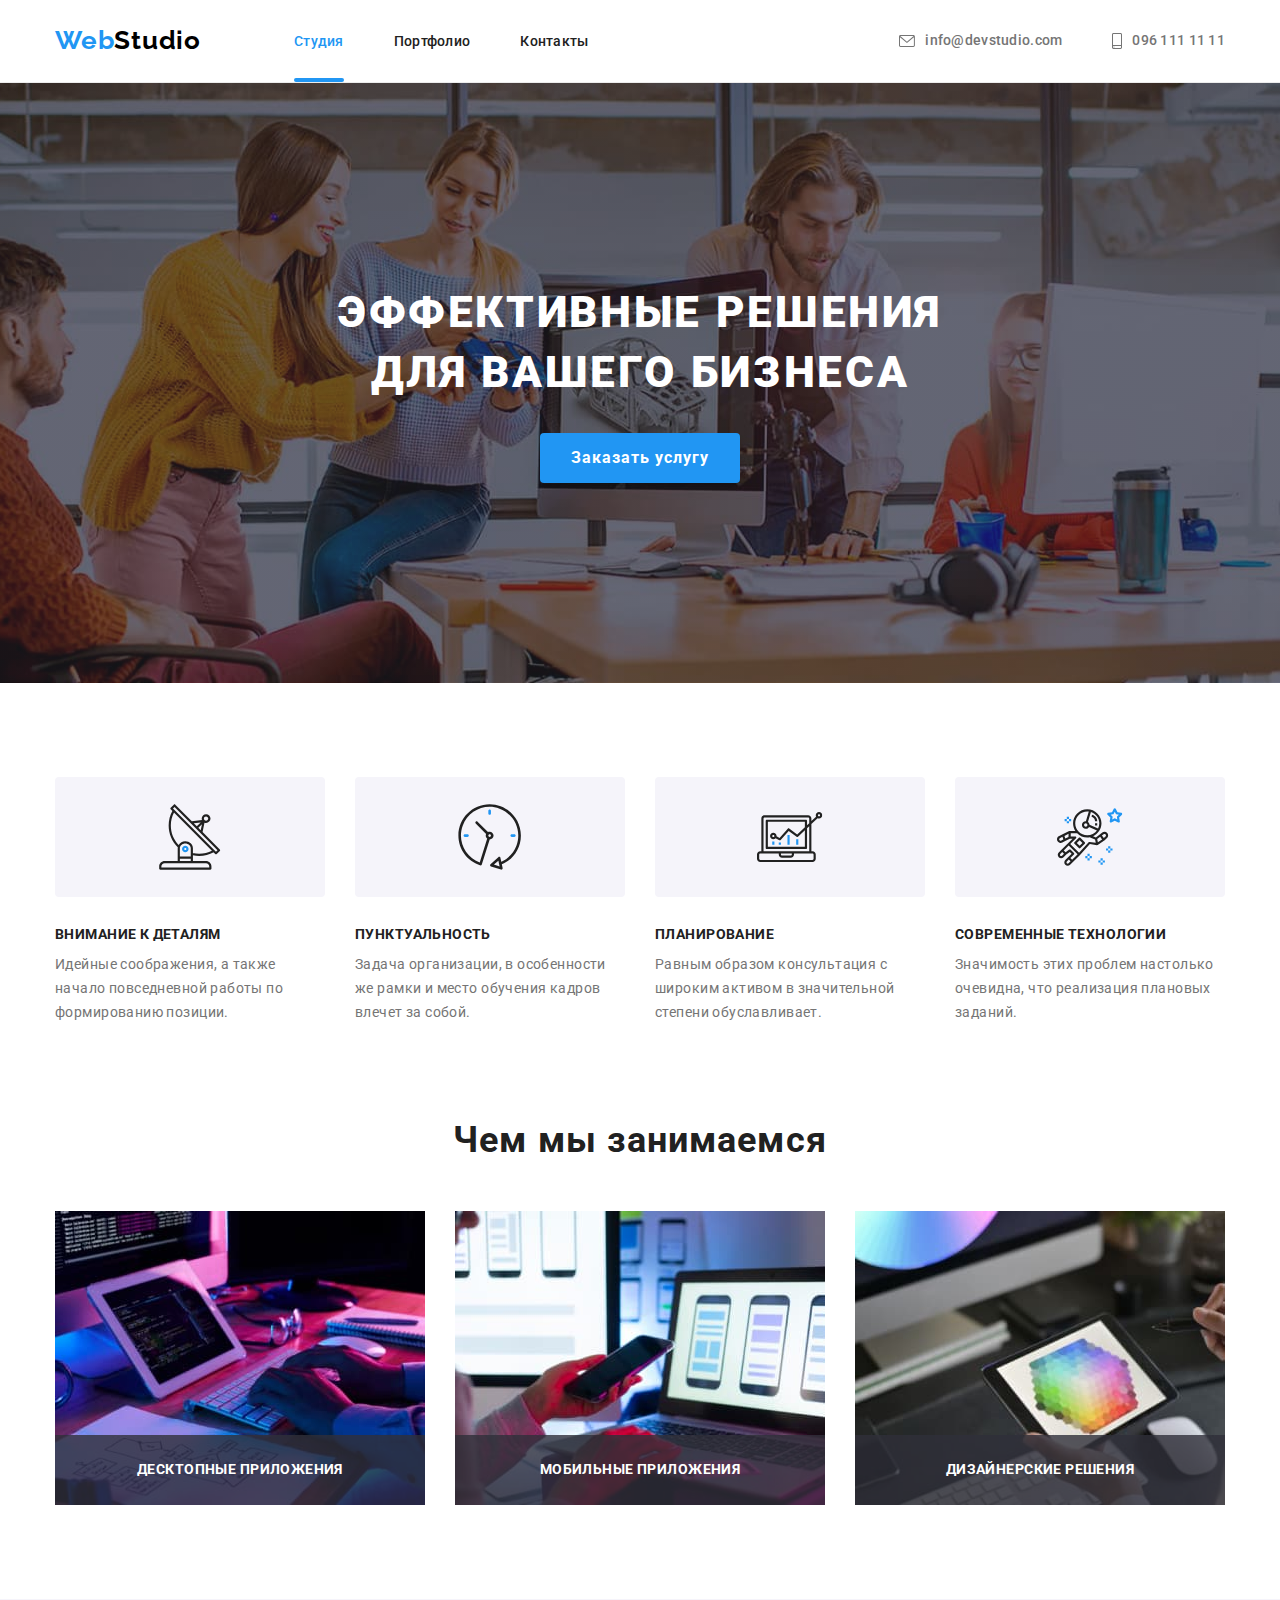
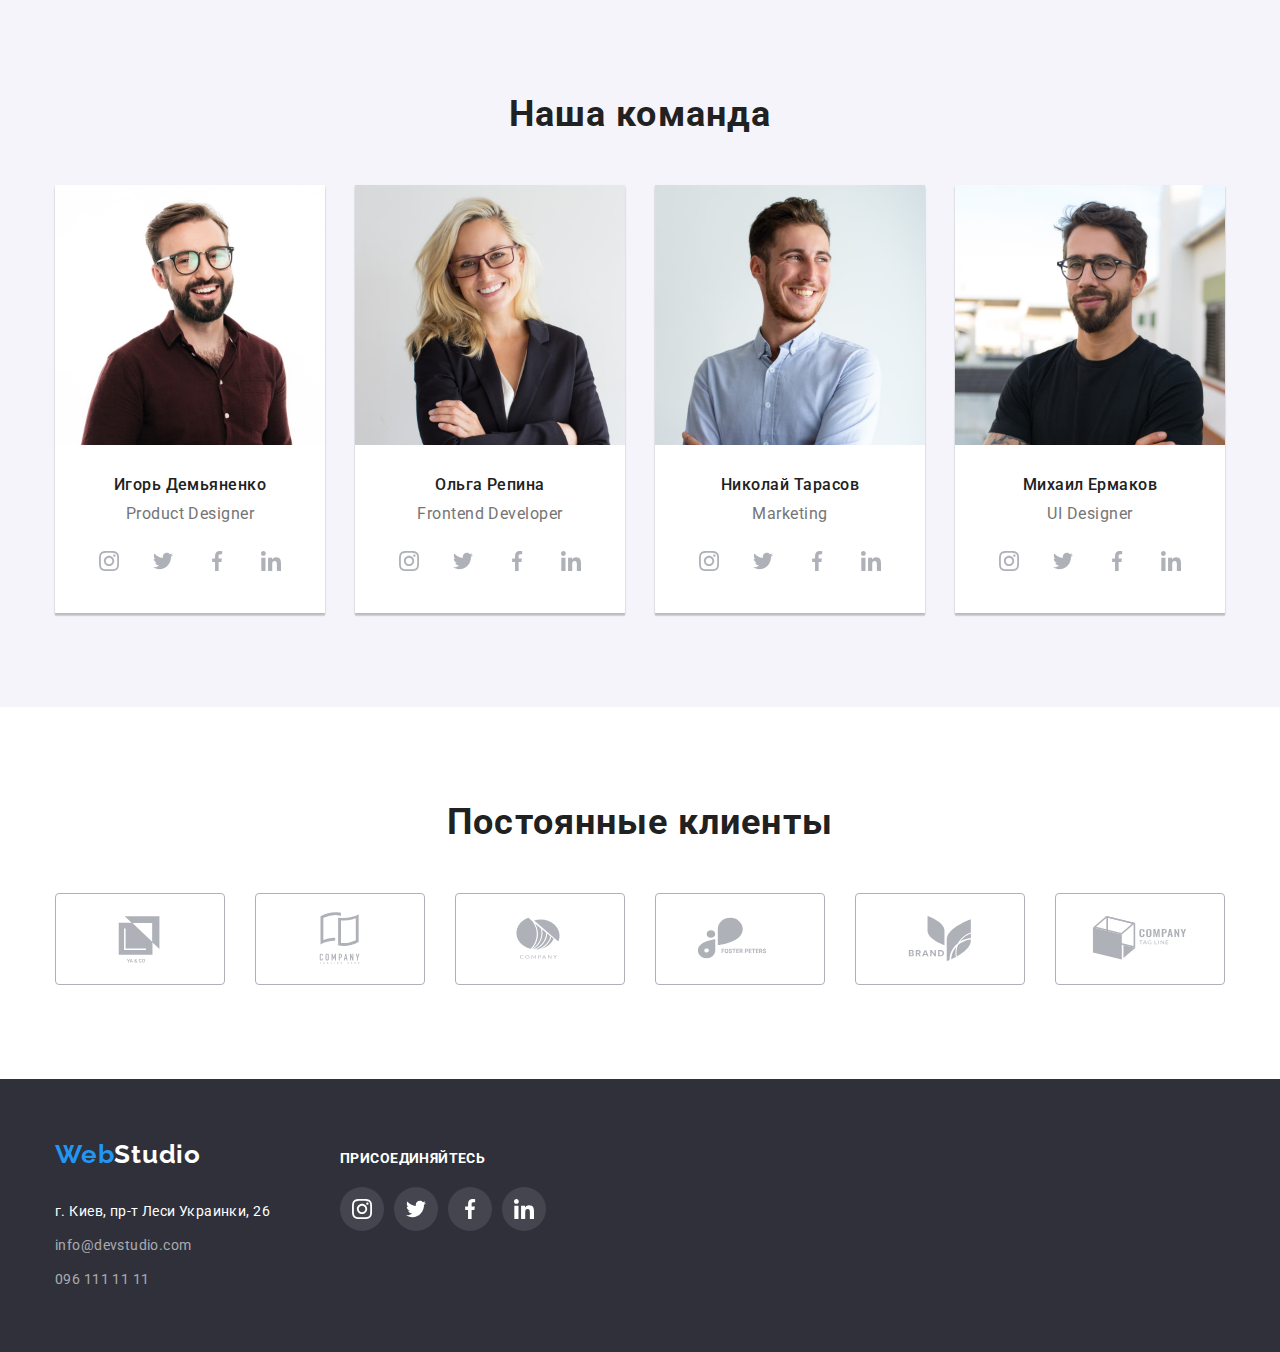
==== commit b6e361be: "edit animation of decorative effects" ====
--- a/index.html
+++ b/index.html
@@ -20,7 +20,7 @@
             <nav class="navigation">
                 <a class="link logo" href="#">Web<span class="header-logo">Studio</span></a>
                 <ul class="list nav-list">
-                    <li class="nav-item"><a class="link nav-link nav-current studio-width" href="#">Студия</a></li>
+                    <li class="nav-item"><a class="link nav-link nav-current" href="#">Студия</a></li>
                     <li class="nav-item"><a class="link nav-link" href="./portfolio.html">Портфолио</a></li>
                     <li class="nav-item"><a class="link nav-link" href="#">Контакты</a></li>
                 </ul>                    
@@ -106,21 +106,21 @@
                         <a class="link doing-link" href="#">
                             <img class="doing-image" src="./images/wedoing/first.jpg"
                                 alt="Десктопные приложения" width="370" height="294">
-                            <h3 class="doing-item-title doing-item-title-first">Десктопные приложения</h3>
+                            <h3 class="doing-item-title">Десктопные приложения</h3>
                         </a>
                     </li>
                     <li class="doing-item">
                         <a class="link doing-link" href="#">
                             <img class="doing-image"
                                 src="./images/wedoing/second.jpg" alt="Мобильные приложения" width="370" height="294">
-                            <h3 class="doing-item-title doing-item-title-second">Мобильные приложения</h3>
+                            <h3 class="doing-item-title">Мобильные приложения</h3>
                         </a>
                     </li>
                     <li class="doing-item">
                         <a class="link doing-link" href="#">
                             <img class="doing-image" src="./images/wedoing/third.jpg"
                                 alt="Дизайнерские решения" width="370" height="294">
-                            <h3 class="doing-item-title doing-item-title-third">Дизайнерские решения</h3>
+                            <h3 class="doing-item-title">Дизайнерские решения</h3>
                         </a>
                     </li>
                 </ul>
--- a/css/styles.css
+++ b/css/styles.css
@@ -115,28 +115,23 @@
 .nav-link:hover,
 .nav-link:focus {
     color: var(--accent-color);
-    outline: none;
 }
 
 .nav-current {
     color: var(--accent-color);
+    position: relative;
 }
 
 .nav-current::after {
     content: "";
     height: 4px;
     background-color: var(--accent-color);
+    width: 100%;
+    border-radius: 2px;
     display: block;
     position: absolute;
-    margin-top: 28px;
-}
-
-.studio-width.nav-current::after {
-    width: 48px;
-}
-
-.portfolio-width.nav-current::after {
-    width: 76px;
+    left: 0;
+    bottom: -33px;
 }
 
 .header-contacts-link {
@@ -158,7 +153,6 @@
 .header-contacts-link:focus {
     color: var(--accent-color);
     fill: var(--accent-color);
-    outline: none;
 }
 .contacts-icon {
     margin-right: 10px;
@@ -242,7 +236,6 @@
 .company-soc-link:hover,
 .company-soc-link:focus {
     background-color: var(--accent-color);
-    outline: none;
 }
 /* ------------------------------------------------------------------------------------------------ */
 /*----------------------------------------- STUDIO--------------------------------------------------*/
@@ -371,6 +364,7 @@
 
 
 .doing-item {
+    position: relative;
     width: calc(100% / 3 - 30px);
     margin-left: 30px;
 }
@@ -382,30 +376,21 @@
 }
 
 .doing-item-title {
+    display: flex;
+    justify-content: center;
+    align-items: center;
     font-family: var(--primary-font);
     font-size: 14px;
     line-height: 1.14;
-    text-align: center;
     letter-spacing: 0.03em;
     text-transform: uppercase;
     color: var(--primary-color);
     position: absolute;
     width: 370px;
     height: 70px;
-    top: 1435px;
+    left: 0;
+    bottom: 0;
     background-color:  rgba(47, 48, 58, 0.8);
-}
-
-.doing-item-title-first {
-    padding: 27px 82px 27px 83px;
-}
-
-.doing-item-title-second {
-    padding: 27px 85px 27px 86px;
-}
-
-.doing-item-title-third {
-    padding: 27px 90px 27px 91px;
 }
 
 /*----------------------------------------------TEAM------------------------------------------  */
@@ -479,7 +464,6 @@
 .team-soc-link:focus {
     background-color: var(--accent-color);
     fill: var(--primary-color);
-    outline: none;
 }
 
 
@@ -523,7 +507,6 @@
 .clients-link:focus {
     border-color: var(--accent-color);
     fill: var(--accent-color);
-    outline: none;
 }
 /* ------------------------------------------------------------------------------------------------ */
 /*----------------------------------------- PORTFOLIO-----------------------------------------------*/
@@ -555,7 +538,6 @@
     transition:
             color 250ms cubic-bezier(0.4, 0, 0.2, 1),
             background-color 250ms cubic-bezier(0.4, 0, 0.2, 1),
-            border 250ms cubic-bezier(0.4, 0, 0.2, 1),
             box-shadow 250ms cubic-bezier(0.4, 0, 0.2, 1);
 }
 
@@ -567,7 +549,6 @@
     box-shadow: 0px 3px 1px var(--primary-rgba-color),
                 0px 1px 2px rgba(0, 0, 0, 0.08),
                 0px 2px 2px rgba(0, 0, 0, 0.12);
-    outline: none;
 }
 
 .gallery-list {
@@ -583,10 +564,6 @@
 
 .gallery-item:not(:nth-last-child(-n + 3)) {
     margin-bottom: 30px;
-}
-
-.gallery-item:hover .gallery-description-text{
-    transform: translateY(0%);
 }
 
 .gallery-link {
@@ -595,10 +572,10 @@
             box-shadow 250ms cubic-bezier(0.4, 0, 0.2, 1);
 }
 
-.gallery-link:hover,
-.gallery-link:focus {
+.gallery-link:hover .gallery-description-text,
+.gallery-link:focus .gallery-description-text {
     box-shadow: 0px 1px 1px rgba(0, 0, 0, 0.12), 0px 4px 4px rgba(0, 0, 0, 0.06), 1px 4px 6px rgba(0, 0, 0, 0.16);
-    outline: none;
+    transform: translateY(0%);
 }
 
 .gallery-image-discription-wrap {
@@ -684,6 +661,7 @@
     justify-content: center;
     align-items: center;
     fill: var(--header-logo-color);
+    cursor: pointer;
 }
 
 .is-hidden {
